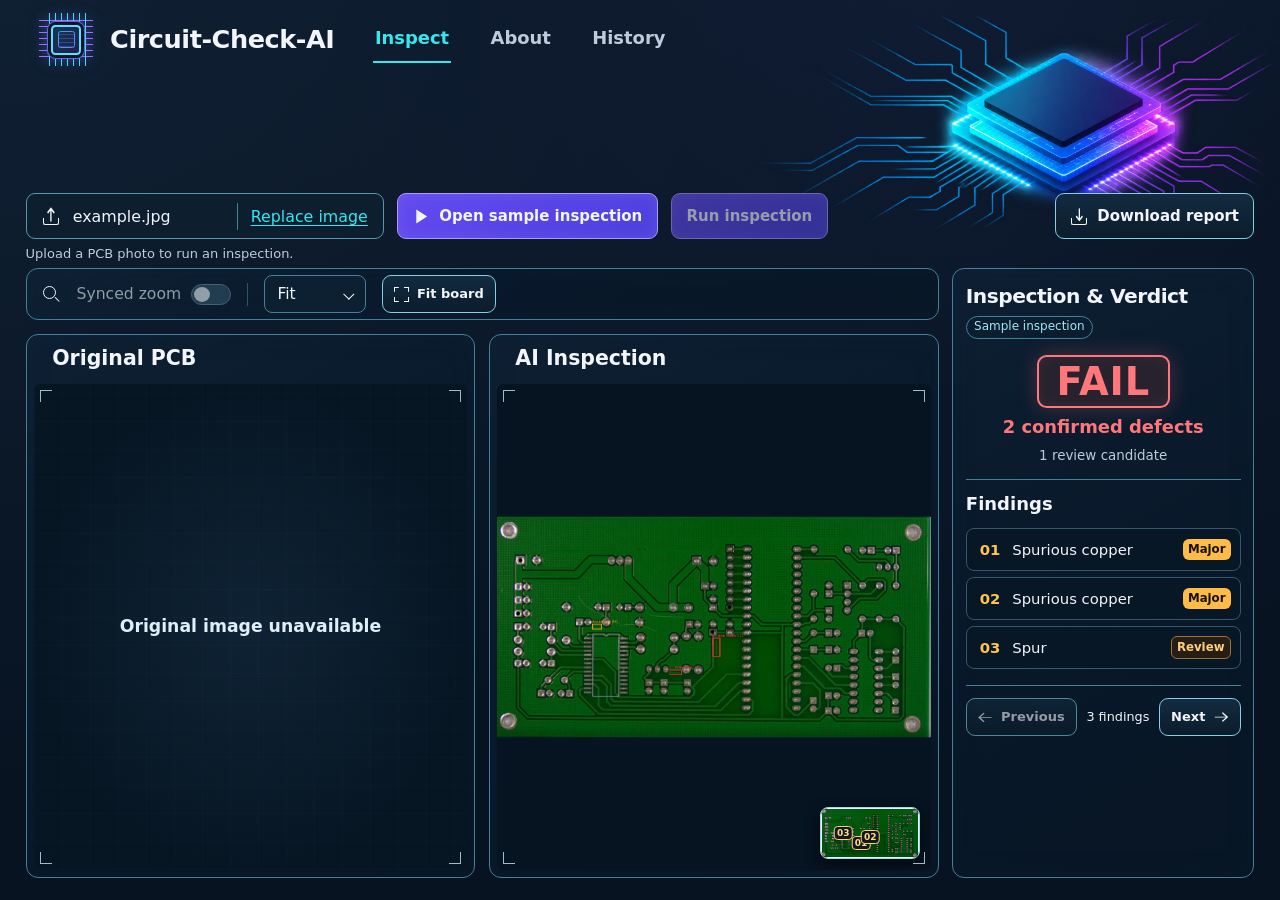
==== frontend/index.html @ 36305d1b "Add Circuit-Check-AI frontend and inspection API" ====
<!doctype html>
<html lang="en">
<head>
  <meta charset="utf-8">
  <meta name="viewport" content="width=device-width, initial-scale=1">
  <meta name="theme-color" content="#081525">
  <title>Inspect | Circuit-Check-AI</title>
  <link rel="icon" href="data:,">
  <link rel="stylesheet" href="./styles.css">
  <script type="module" src="./inspect.js"></script>
</head>
<body class="page-inspect">
  <a class="skip-link" href="#main">Skip to content</a>
  <header class="site-header">
    <div class="site-bar shell">
      <a class="brand" href="./index.html"><span class="brand-mark" aria-hidden="true"></span>Circuit-Check-AI</a>
      <nav class="site-nav" aria-label="Main navigation">
        <a href="./index.html" aria-current="page">Inspect</a>
        <a href="./about.html">About</a>
        <a href="./history.html">History</a>
      </nav>
    </div>
  </header>

  <main id="main" tabindex="-1" class="shell inspect-main">
    <h1 class="visually-hidden">Inspect a PCB</h1>
    <section class="inspection-actions" aria-label="Inspection controls">
      <div class="file-control" id="file-control">
        <span class="icon icon-upload" aria-hidden="true"></span>
        <span class="file-name" id="file-name">No image selected</span>
        <button class="text-button file-picker" id="choose-image" type="button">Choose image</button>
        <input id="pcb-file" type="file" accept=".jpg,.jpeg,.png,image/jpeg,image/png" hidden>
      </div>
      <button class="button button-primary" id="open-sample" type="button"><span class="icon icon-play" aria-hidden="true"></span>Open sample inspection</button>
      <button class="button button-primary" id="run-inspection" type="button" disabled aria-describedby="live-explanation">Run inspection</button>
      <a class="button download-action" id="download-report" hidden download><span class="icon icon-download" aria-hidden="true"></span>Download report</a>
    </section>
    <div class="inspection-notice">
      <p id="live-explanation" role="status">Upload a PCB photo to run an inspection.</p>
      <p class="notice-error" id="inspection-error" role="alert" hidden></p>
    </div>

    <div class="inspect-workspace">
      <div class="boards">
        <div class="zoom-controls panel" role="group" aria-label="Image zoom controls">
          <span class="icon icon-search" aria-hidden="true"></span>
          <label class="sync-control" for="sync-zoom">Synced zoom <input id="sync-zoom" type="checkbox" role="switch" disabled><span class="switch-ui" aria-hidden="true"></span></label>
          <div class="select-wrap">
            <label class="visually-hidden" for="zoom-level">Zoom level</label>
            <select id="zoom-level" disabled>
              <option value="1">Fit</option>
              <option value="2">2×</option>
              <option value="4">4×</option>
              <option value="8">8×</option>
              <option id="finding-zoom" value="detail" hidden>Finding</option>
            </select>
          </div>
          <button class="button button-small" id="fit-board" type="button" disabled><span class="icon icon-frame" aria-hidden="true"></span>Fit board</button>
        </div>
        <div class="board-grid">
          <section class="panel board-panel" id="original-panel" aria-labelledby="original-heading">
            <h2 id="original-heading">Original PCB</h2>
            <div class="image-stage" id="original-stage">
              <div class="board-layer" id="original-layer" hidden><img id="original-image" alt="Original PCB"></div>
              <div class="board-empty" id="original-empty">
                <div class="empty-symbol" id="original-placeholder-icon"><span class="icon icon-upload" aria-hidden="true"></span></div>
                <strong id="original-message">Drop a PCB image here</strong>
                <span id="original-hint">Choose a JPG or PNG to preview it.</span>
              </div>
            </div>
          </section>

          <section class="panel board-panel" aria-labelledby="analysis-heading">
            <h2 id="analysis-heading">AI Inspection</h2>
            <div class="image-stage" id="analysis-stage">
              <div class="board-layer" id="analysis-layer" hidden><img id="annotated-image" alt="Annotated PCB from the saved inspection"></div>
              <div class="detection-box" id="active-box" aria-hidden="true" hidden><span id="active-box-label"></span></div>
              <div class="board-map" id="board-map" aria-hidden="true" hidden>
                <img id="map-image" alt="">
                <div id="map-markers"></div>
                <div class="map-view" id="map-view"></div>
              </div>
              <div class="board-empty" id="analysis-empty">
                <div class="empty-symbol"><span class="icon icon-frame" aria-hidden="true"></span></div>
                <strong>No inspection open</strong>
                <span>Open a sample to review marked defects.</span>
              </div>
            </div>
          </section>
        </div>
      </div>

      <aside class="panel verdict-panel" aria-labelledby="verdict-heading">
        <header class="verdict-heading">
          <h2 id="verdict-heading">Inspection &amp; Verdict</h2>
          <span class="sample-tag" id="sample-tag" hidden>Sample inspection</span>
        </header>
        <div class="verdict-empty" id="verdict-empty">No verdict yet.</div>
        <div id="verdict-results" hidden>
          <div class="verdict-summary">
            <strong class="verdict verdict-large" id="verdict"></strong>
            <p class="confirmed-total" id="confirmed-total"></p>
            <p class="review-total" id="review-total"></p>
          </div>
          <section class="findings-section" aria-labelledby="findings-heading">
            <h3 id="findings-heading">Findings</h3>
            <ol class="findings-list" id="findings"></ol>
            <p class="no-findings" id="no-findings" hidden>No findings in this inspection.</p>
          </section>
          <div class="finding-nav" id="finding-nav">
            <button class="button button-small" id="previous-finding" type="button"><span class="icon icon-left" aria-hidden="true"></span>Previous</button>
            <span id="finding-position" aria-live="polite"></span>
            <button class="button button-small" id="next-finding" type="button">Next<span class="icon icon-right" aria-hidden="true"></span></button>
          </div>
        </div>
      </aside>
    </div>
  </main>
</body>
</html>
---- frontend/styles.css ----
:root {
  color-scheme: dark;
  font-family: Inter, "Segoe UI", system-ui, sans-serif;
  color: #f2f5fc;
  background: #071321;
  --bg: #071321;
  --panel: #0b1c2d;
  --stroke: #467f99;
  --stroke-soft: #345769;
  --light-stroke: #85cee3;
  --text: #f2f5fc;
  --muted: #becbdd;
  --cyan: #35e7ee;
  --purple: #5845e7;
  --red: #ff777b;
  --amber: #ffba48;
  --green: #50ed9c;
  --radius: 12px;
  --gap: clamp(12px, 1.05vw, 19px);
}

*, *::before, *::after { box-sizing: border-box; }
[hidden] { display: none !important; }
body {
  margin: 0;
  min-width: 0;
  min-height: 100vh;
  background: radial-gradient(ellipse at 73% -12%, #101c33 0%, transparent 58%),
    radial-gradient(ellipse at 0% 0%, #102033 0%, transparent 62%), var(--bg);
  line-height: 1.45;
}
main { position: relative; }
h1, h2, h3, p, figure { margin: 0; }
a { color: var(--cyan); }
button, input, select { font: inherit; }
button, select { color: inherit; }
button:not(:disabled), select:not(:disabled), a[href] { cursor: pointer; }
button:disabled, select:disabled { cursor: not-allowed; }
img { display: block; max-width: 100%; }
:focus-visible { outline: 3px solid var(--cyan); outline-offset: 4px; }
::selection { background: #3bdbed; color: var(--bg); }
.visually-hidden {
  position: absolute;
  width: 1px;
  height: 1px;
  overflow: hidden;
  clip-path: inset(50%);
  white-space: nowrap;
}
.skip-link { position: absolute; z-index: 5; padding: .7rem 1rem; background: var(--bg); transform: translateY(-120%); }
.skip-link:focus { transform: translateY(0); }
.shell { width: min(100% - clamp(28px, 4vw, 64px), 1920px); margin-inline: auto; }

.site-header { position: relative; isolation: isolate; }
.site-bar { display: flex; align-items: center; gap: clamp(26px, 3vw, 54px); min-height: clamp(74px, 8.8svh, 86px); padding-inline: clamp(0px, 1vw, 16px); }
.brand {
  display: inline-flex;
  align-items: center;
  gap: clamp(10px, 1.25vw, 21px);
  color: var(--text);
  font-size: clamp(22px, 2vw, 34px);
  font-weight: 760;
  letter-spacing: -.018em;
  white-space: nowrap;
  text-decoration: none;
}
.brand-mark {
  --pin-color: #41d9f5;
  position: relative;
  flex: none;
  width: clamp(36px, 4.35vw, 67px);
  aspect-ratio: 1;
  background:
    radial-gradient(circle at 50% 50%, #0d263c 0 36%, transparent 37%),
    repeating-linear-gradient(90deg, transparent 0 7%, var(--pin-color) 7% 10%, transparent 10% 15%) center / 72% 97%,
    repeating-linear-gradient(0deg, transparent 0 7%, #a66aff 7% 10%, transparent 10% 15%) center / 97% 72%;
  background-repeat: no-repeat;
  filter: drop-shadow(0 0 6px #4169d980);
}
.brand-mark::before, .brand-mark::after { content: ""; position: absolute; border-radius: 15%; }
.brand-mark::before { inset: 23%; border: 2px solid #68dbfc; background: linear-gradient(140deg, #103957, #1e204c); box-shadow: 0 0 0 3px #091827, 0 0 0 4px #6566e7; }
.brand-mark::after { inset: 35%; border: 1px solid #5a8cf8; background: repeating-linear-gradient(0deg, #6b82df55 0 1px, transparent 1px 4px); }
.site-nav { display: flex; align-items: center; gap: clamp(14px, 2.9vw, 49px); }
.site-nav a { text-decoration: none; border-bottom: 2px solid transparent; padding: .52em .12em .58em; color: var(--muted); font-size: clamp(16px, 1.4vw, 23px); font-weight: 550; }
.site-nav a:hover { color: var(--text); }
.site-nav a[aria-current="page"] { color: var(--cyan); border-color: var(--cyan); }
.site-header::before {
  content: "";
  position: absolute;
  z-index: -1;
  inset: 0 0 auto auto;
  width: min(52vw, 64svh, 740px);
  aspect-ratio: 1920 / 819;
  background: url("./assets/header-chip.png") right top / contain no-repeat;
  pointer-events: none;
}

.panel {
  border: 1px solid var(--stroke);
  border-radius: var(--radius);
  background: linear-gradient(150deg, #10253a8a, #09192bdf 53%, #081624ce);
  box-shadow: inset 0 0 24px #0f23422b;
}
.button {
  display: inline-flex;
  align-items: center;
  justify-content: center;
  gap: .62em;
  min-height: 45px;
  padding: .45rem .9rem;
  color: var(--text);
  text-decoration: none;
  border: 1px solid var(--light-stroke);
  border-radius: 9px;
  background: linear-gradient(180deg, #132b40, #0b1c2c);
  white-space: nowrap;
  font-size: clamp(14px, 1.17vw, 19px);
  font-weight: 550;
  transition: background-color .15s, border-color .15s, filter .15s;
}
.button:not(:disabled):hover { border-color: #b4f3ff; filter: brightness(1.15); }
.button-primary { background: linear-gradient(145deg, #634af0, #4c40dd); border-color: #a89aff; box-shadow: inset 0 0 14px #b5a2ff25; font-weight: 680; }
.button:disabled { opacity: .6; }
.button-small { min-height: 38px; padding-inline: .7rem; font-size: clamp(13px, 1vw, 16px); }
.text-button { background: none; border: 0; color: var(--cyan); text-decoration: underline; text-underline-offset: 3px; padding: .15rem 0; }
.text-button:hover { color: #a1f8ff; }

.icon { display: inline-block; position: relative; flex: none; width: 1.15em; height: 1.15em; vertical-align: middle; }
.icon::before, .icon::after { position: absolute; content: ""; }
.icon-play::before { inset: 9% 13%; background: currentColor; clip-path: polygon(10% 0, 95% 50%, 10% 100%); }
.icon-upload::before, .icon-download::before {
  inset: 57% 4% 1%;
  border: .09em solid currentColor;
  border-top: 0;
  border-radius: 0 0 .14em .14em;
}
.icon-upload::after, .icon-download::after { inset: 0 19% 22%; background: currentColor; clip-path: polygon(50% 0, 84% 35%, 75% 44%, 56% 24%, 56% 100%, 44% 100%, 44% 24%, 25% 44%, 16% 35%); }
.icon-download::after { transform: rotate(180deg); }
.icon-search::before { inset: 2% 25% 25% 2%; border: .09em solid currentColor; border-radius: 50%; }
.icon-search::after { width: 36%; height: .09em; inset: 77% auto auto 64%; transform: rotate(45deg); background: currentColor; }
.icon-frame {
  background: linear-gradient(currentColor, currentColor) 0 0 / 32% .09em,
    linear-gradient(currentColor, currentColor) 0 0 / .09em 32%,
    linear-gradient(currentColor, currentColor) 100% 0 / 32% .09em,
    linear-gradient(currentColor, currentColor) 100% 0 / .09em 32%,
    linear-gradient(currentColor, currentColor) 0 100% / 32% .09em,
    linear-gradient(currentColor, currentColor) 0 100% / .09em 32%,
    linear-gradient(currentColor, currentColor) 100% 100% / 32% .09em,
    linear-gradient(currentColor, currentColor) 100% 100% / .09em 32%;
  background-repeat: no-repeat;
}
.icon-left::before, .icon-right::before { inset: 13% 0; background: currentColor; clip-path: polygon(9% 47%, 83% 47%, 56% 14%, 63% 7%, 99% 50%, 63% 93%, 56% 86%, 83% 55%, 9% 55%); }
.icon-left { transform: rotate(180deg); }
.icon-plus::before { inset: 46% 9%; background: currentColor; }
.icon-plus::after { inset: 9% 46%; background: currentColor; }
.icon-chip::before { inset: 21%; border: .09em solid currentColor; border-radius: .14em; }
.icon-chip::after {
  inset: 0;
  background: repeating-linear-gradient(90deg, transparent 0 15%, currentColor 15% 24%, transparent 24% 31%) 50% 3% / 65% 13%,
    repeating-linear-gradient(90deg, transparent 0 15%, currentColor 15% 24%, transparent 24% 31%) 50% 97% / 65% 13%,
    repeating-linear-gradient(0deg, transparent 0 15%, currentColor 15% 24%, transparent 24% 31%) 3% 50% / 13% 65%,
    repeating-linear-gradient(0deg, transparent 0 15%, currentColor 15% 24%, transparent 24% 31%) 97% 50% / 13% 65%;
  background-repeat: no-repeat;
}
.icon-image { border: .09em solid currentColor; border-radius: .15em; }
.icon-image::before { inset: 29% 8% 10%; background: currentColor; clip-path: polygon(0 80%, 30% 38%, 52% 59%, 72% 21%, 100% 64%, 100% 78%, 72% 39%, 53% 75%, 30% 55%, 0 100%); }
.icon-image::after { inset: 16% auto auto 18%; width: 16%; aspect-ratio: 1; background: currentColor; border-radius: 50%; }
.icon-filter::before { inset: 8% 4%; background: currentColor; clip-path: polygon(0 0,100% 0,61% 51%,61% 85%,39% 100%,39% 51%,0 0,13% 9%,46% 48%,46% 87%,54% 81%,54% 48%,87% 9%,13% 9%); }

.verdict {
  --verdict-color: var(--muted);
  display: inline-flex;
  align-items: center;
  justify-content: center;
  min-width: 5.4em;
  padding: .14em .46em;
  border: 1px solid var(--verdict-color);
  border-radius: .48em;
  color: var(--verdict-color);
  background: color-mix(in srgb, var(--verdict-color) 13%, #081524);
  font-weight: 780;
  letter-spacing: .02em;
}
.verdict[data-status="FAIL"] { --verdict-color: var(--red); }
.verdict[data-status="PASS"] { --verdict-color: var(--green); }
.verdict[data-status="REVIEW"] { --verdict-color: var(--amber); }
.verdict-large { min-width: 3.3em; font-size: clamp(30px, 3vw, 48px); line-height: 1.02; border-width: 2px; border-radius: .25em; box-shadow: 0 0 21px color-mix(in srgb, var(--verdict-color) 24%, transparent), inset 0 0 16px #ffffff0b; }

.inspect-main { padding: clamp(24px, 6svh, 72px) 0 clamp(18px, 2.5svh, 26px); }
.inspection-actions { display: flex; align-items: stretch; flex-wrap: wrap; gap: 10px var(--gap); }
.file-control { display: flex; align-items: center; gap: .8em; width: clamp(240px, 28vw, 440px); min-height: 46px; padding: .35rem .95rem; border-radius: 9px; border: 1px solid #5995ac; background: #0d1f30d9; font-size: clamp(14px, 1.24vw, 20px); }
.file-name { min-width: 0; flex: 1; overflow: hidden; white-space: nowrap; text-overflow: ellipsis; }
.file-picker { flex: none; border-inline-start: 1px solid var(--stroke); padding-inline-start: .8em; }
.download-action { margin-inline-start: auto; }
.inspection-notice { min-height: 29px; display: flex; gap: .25rem 1rem; flex-wrap: wrap; align-items: center; padding-block: 4px; color: var(--muted); font-size: 13px; }
.notice-error { color: #ff9a9d; }
.inspect-workspace { display: grid; grid-template-columns: minmax(0, 3.02fr) minmax(285px, 1fr); align-items: stretch; gap: var(--gap); }
.boards { display: grid; gap: var(--gap); grid-template-rows: auto 1fr; min-width: 0; }
.zoom-controls { display: flex; flex-wrap: wrap; align-items: center; gap: 10px clamp(10px, 1.25vw, 20px); min-height: 51px; padding: 6px clamp(10px, 1.25vw, 20px); font-size: clamp(14px, 1.22vw, 20px); }
.sync-control { display: inline-flex; align-items: center; position: relative; gap: .62em; padding-inline-end: clamp(10px, 1.25vw, 20px); border-inline-end: 1px solid var(--stroke); white-space: nowrap; }
.sync-control input { position: absolute; width: 1px; height: 1px; opacity: 0; }
.switch-ui { display: inline-block; width: 2.55em; height: 1.30em; position: relative; border-radius: 2em; background: #345467; border: 1px solid #7095a7; transition: background-color .15s; }
.switch-ui::after { content: ""; position: absolute; top: 9%; left: 5%; width: 43%; height: 82%; border-radius: 50%; background: #f2fcff; transition: transform .15s; }
.sync-control input:checked + .switch-ui { background: #08adbd; }
.sync-control input:checked + .switch-ui::after { transform: translateX(112%); }
.sync-control input:focus-visible + .switch-ui { outline: 3px solid var(--cyan); outline-offset: 3px; }
.sync-control:has(input:disabled) { opacity: .58; }
.sync-control:has(input:enabled) { cursor: pointer; }
.select-wrap { position: relative; color: var(--text); }
.select-wrap::after { content: ""; position: absolute; right: .85rem; top: 44%; width: .48rem; height: .48rem; border: solid currentColor; border-width: 0 1.5px 1.5px 0; transform: translateY(-25%) rotate(45deg); pointer-events: none; }
.select-wrap select { appearance: none; width: 100%; min-height: 38px; padding: .2rem 1.9rem .2rem .8rem; border: 1px solid var(--stroke); border-radius: 8px; background: #0c2032; color: var(--text); }
.select-wrap select:disabled { opacity: .58; }
.board-grid { display: grid; grid-template-columns: repeat(2, minmax(0, 1fr)); gap: var(--gap); }
.board-panel { min-width: 0; padding: 7px; position: relative; display: flex; flex-direction: column; }
.board-panel h2 { margin: 2px 0 10px; padding-inline: clamp(11px, 1.45vw, 24px); font-size: clamp(18px, 1.6vw, 26px); }
.image-stage { flex: 1; overflow: hidden; position: relative; border-radius: 7px; aspect-ratio: 1.07; min-height: 240px; background: #061320; isolation: isolate; }
.image-stage::after { content: ""; position: absolute; z-index: 4; inset: 6px; pointer-events: none; background:
    linear-gradient(#c8e7f1, #c8e7f1) 0 0 / 12px 1px,
    linear-gradient(#c8e7f1, #c8e7f1) 0 0 / 1px 12px,
    linear-gradient(#c8e7f1, #c8e7f1) 100% 0 / 12px 1px,
    linear-gradient(#c8e7f1, #c8e7f1) 100% 0 / 1px 12px,
    linear-gradient(#c8e7f1, #c8e7f1) 0 100% / 12px 1px,
    linear-gradient(#c8e7f1, #c8e7f1) 0 100% / 1px 12px,
    linear-gradient(#c8e7f1, #c8e7f1) 100% 100% / 12px 1px,
    linear-gradient(#c8e7f1, #c8e7f1) 100% 100% / 1px 12px;
  background-repeat: no-repeat; opacity: .8;
}
.board-layer { position: absolute; top: 0; left: 0; transform-origin: top left; }
.board-layer img { width: 100%; height: 100%; max-width: none; }
.board-empty { display: grid; position: absolute; inset: 0; place-content: center; justify-items: center; gap: 8px; padding: 18px; text-align: center; color: var(--muted); background: radial-gradient(ellipse at center, #132b40aa 0%, #081724a0 71%), repeating-linear-gradient(0deg, #48708818 0 1px, transparent 1px 28px), repeating-linear-gradient(90deg,#48708818 0 1px, transparent 1px 28px); }
.board-empty strong { color: #e0eef9; font-size: clamp(16px, 1.35vw, 21px); }
.board-empty > span { max-width: 26ch; font-size: clamp(13px, 1vw, 16px); }
.empty-symbol { display: grid; place-items: center; width: 3.4rem; aspect-ratio: 1; border: 1px solid #368195; border-radius: 11px; background: #102c3d; color: #8ee3ed; font-size: 1.55rem; margin-bottom: .35rem; }
.is-dragging { outline: 2px solid var(--cyan); outline-offset: 2px; box-shadow: inset 0 0 0 4px #35e7ee3b; }
.detection-box { position: absolute; z-index: 2; pointer-events: none; border: 3px solid #ffc64c; border-radius: 8px; color: #130f04; box-shadow: 0 0 18px #ffac307d, inset 0 0 12px #ffc44b2e; }
.detection-box span { position: absolute; top: -2.15em; left: 50%; transform: translateX(-50%); border-radius: 6px; background: #ffbd42; padding: .12em .43em; font-weight: 800; }
.board-map { position: absolute; z-index: 3; right: 11px; bottom: 11px; width: clamp(82px, 23%, 150px); overflow: hidden; pointer-events: none; border: 1px solid #b1d3e5; border-radius: 8px; box-shadow: 0 5px 13px #0008; background: #081523; }
.board-map img { width: 100%; }
#map-markers { position: absolute; inset: 0; pointer-events: none; }
.map-marker { position: absolute; transform: translate(-50%, -50%); min-width: 14px; height: 14px; padding-inline: 2px; text-align: center; border: 1px solid #ffcf71; border-radius: 4px; background: #101923; color: #ffdb84; font-size: 9px; font-weight: 800; line-height: 12px; }
.map-marker.is-active { background: #ffbd42; color: #1b140a; z-index: 1; }
.map-view { position: absolute; border: 1px solid #d7fbff; box-shadow: 0 0 0 1px #142332; pointer-events: none; }
.verdict-panel { min-width: 0; padding: clamp(12px, 1vw, 17px); }
.verdict-heading { display: flex; flex-wrap: wrap; align-items: flex-start; gap: .3rem .6rem; justify-content: space-between; }
.verdict-heading h2 { font-size: clamp(19px, 1.58vw, 25px); letter-spacing: -.025em; }
.sample-tag { display: inline-flex; align-items: center; border: 1px solid #398699; border-radius: 20px; padding: .16em .6em .22em; color: #9ee8f3; font-size: 12px; line-height: 1.3; white-space: nowrap; }
.verdict-summary { text-align: center; padding: clamp(13px, 1.25vw, 22px) 0 13px; display: grid; justify-items: center; gap: 6px; }
.confirmed-total { font-size: clamp(16px, 1.4vw, 23px); font-weight: 720; }
.confirmed-total[data-status="FAIL"] { color: var(--red); }
.confirmed-total[data-status="PASS"] { color: var(--green); }
.confirmed-total[data-status="REVIEW"] { color: var(--amber); }
.review-total { color: var(--muted); font-size: clamp(13px, 1.05vw, 17px); }
.findings-section { padding-top: 11px; border-top: 1px solid var(--stroke); }
.findings-section h3 { font-size: clamp(18px, 1.4vw, 23px); margin-bottom: 7px; }
.findings-list { margin: 0; padding: 0; list-style: none; display: grid; gap: 6px; }
.finding-row { width: 100%; min-height: 43px; display: grid; grid-template-columns: 2.1ch minmax(0, 1fr) auto; align-items: center; text-align: left; gap: clamp(5px, 1vw, 15px); padding: .38rem .55rem .38rem .8rem; border: 1px solid var(--stroke-soft); border-radius: 8px; background: #081725; font-size: clamp(14px, 1.16vw, 19px); }
.finding-row[aria-pressed="true"] { background: linear-gradient(110deg, #244a64, #173449); border-color: #699db7; box-shadow: inset 4px 0 #ffbf40; }
.finding-row:hover { border-color: var(--light-stroke); }
.finding-number { font-weight: 750; color: #ffc353; font-variant-numeric: tabular-nums; }
.finding-row[data-severity="critical"] .finding-number { color: var(--red); }
.finding-name { min-width: 0; overflow-wrap: anywhere; }
.finding-badge { border-radius: 6px; background: #ffbb48; color: #171105; padding: .15em .45em; font-size: clamp(11px, .92vw, 14px); font-weight: 740; white-space: nowrap; }
.finding-row[data-severity="critical"] .finding-badge { background: var(--red); }
.finding-row[data-kind="review"] .finding-badge { background: #261e14; color: #ffce80; border: 1px solid #9d7235; }
.finding-nav { display: flex; justify-content: space-between; align-items: center; gap: 8px; margin-top: clamp(13px, 1.5vw, 24px); padding-top: 15px; border-top: 1px solid var(--stroke); }
.finding-nav > span { white-space: nowrap; font-size: clamp(12px, 1vw, 16px); }
.verdict-empty, .no-findings { color: var(--muted); padding-block: .75rem; }

@media (max-width: 1120px) {
  .download-action { margin-inline-start: 0; }
  .inspect-workspace { grid-template-columns: minmax(0, 2.18fr) minmax(275px, 1fr); }
}
@media (max-width: 880px) {
  .site-bar { min-height: 90px; }
  .site-header::before { width: min(47vw, 470px); opacity: .8; }
  .inspect-workspace { grid-template-columns: minmax(0, 1fr); }
  .verdict-panel { min-height: auto; }
  .verdict-heading { justify-content: flex-start; align-items: center; }
  .finding-nav { justify-content: center; gap: 1rem; }
}
@media (max-width: 610px) {
  .inspect-main { padding-top: 13px; }
  .site-bar { align-items: flex-start; flex-direction: column; gap: 5px; min-height: auto; padding-block: 16px 9px; }
  .site-nav { gap: clamp(19px, 7vw, 37px); }
  .site-header::before { width: min(48vw, 253px); top: 6px; opacity: .76; }
  .file-control { width: 100%; }
  .inspection-actions .button { min-height: 43px; flex: 1 0 auto; }
  .board-grid { grid-template-columns: minmax(0, 1fr); }
  .board-panel h2 { margin-bottom: 6px; }
  .image-stage { min-height: 170px; aspect-ratio: 1.58; }
  .zoom-controls { gap: 8px; }
  .zoom-controls > .icon-search { display: none; }
  #original-stage:has(.board-layer[hidden]) { min-height: 144px; aspect-ratio: auto; }
  #original-stage:has(.board-layer[hidden]) .board-empty { gap: 4px; }
  #original-stage:has(.board-layer[hidden]) .empty-symbol { width: 2.55rem; font-size: 1.1rem; }
  .sync-control { padding-inline-end: 8px; }
  .select-wrap select { min-height: 36px; padding-inline-start: .48rem; }
  .button-small { padding-inline: .5rem; }
  .inspection-notice { min-height: 30px; }
}
@media (prefers-reduced-motion: reduce) {
  *, *::before, *::after { transition-duration: 0s !important; scroll-behavior: auto !important; }
}

.page-intro { margin-bottom: clamp(15px, 2.2svh, 23px); }
.page-intro h1 { font-size: clamp(29px, 3.25vw, 53px); font-weight: 760; line-height: 1.12; letter-spacing: -.032em; }
.page-intro p { color: var(--muted); font-size: clamp(16px, 1.75vw, 27px); margin-top: .2em; }
.about-main { padding: clamp(5px, 1.5svh, 15px) 0 clamp(18px, 2.5svh, 26px); }
.about-intro { padding-inline: clamp(0px, 1.15vw, 18px); }
.about-grid { display: grid; grid-template-columns: minmax(0, 1.33fr) minmax(0, 1fr); gap: var(--gap); align-items: stretch; }
.workflow-panel, .about-sample, .defect-types { border-color: var(--light-stroke); border-radius: 15px; }
.workflow-panel { display: flex; flex-direction: column; min-width: 0; padding: clamp(14px, 1.4vw, 24px); }
.workflow-panel h2, .defect-types h2 { font-size: clamp(23px, 2.35vw, 37px); font-weight: 730; letter-spacing: -.025em; line-height: 1.17; }
.workflow-steps {
  --step-gap: clamp(17px, 3vw, 46px);
  display: grid;
  grid-template-columns: repeat(4, minmax(0, 1fr));
  gap: var(--step-gap);
  margin: auto 0;
  padding: clamp(14px, 2.5svh, 26px) 0;
  list-style: none;
}
.workflow-steps li {
  position: relative;
  min-width: 0;
  min-height: clamp(136px, 21svh, 200px);
  display: flex;
  flex-direction: column;
  align-items: center;
  justify-content: center;
  gap: .7em;
  padding: .55em;
  border: 1px solid #7be8ef;
  border-radius: 16px;
  background: linear-gradient(150deg, #0c2334, #0a1929);
  color: var(--text);
  text-align: center;
  font-size: clamp(15px, 1.44vw, 23px);
  font-weight: 580;
  line-height: 1.23;
  overflow-wrap: anywhere;
}
.workflow-steps li > .icon:first-child { color: #8af5fb; font-size: clamp(32px, 3.35vw, 54px); filter: drop-shadow(0 0 7px #5bf4f237); }
.workflow-steps li > .icon-chip:first-child { color: #36e8ef; }
.step-arrow { position: absolute; top: 50%; left: calc(100% + var(--step-gap) / 2); transform: translate(-50%, -50%); color: #8af5fb; font-size: clamp(13px, 1.9vw, 30px); }
.workflow-steps li > span:nth-child(2) { max-width: 10ch; }
.about-sample { min-width: 0; padding: clamp(10px, 1.05vw, 18px) clamp(10px, 1.7vw, 28px) 10px; text-align: center; display: grid; align-content: center; }
.about-sample-media { display: grid; place-items: center; aspect-ratio: 1.72; overflow: hidden; border: 1px solid var(--stroke-soft); border-radius: 12px; background: #071421; color: var(--muted); }
.about-sample-media img { width: 100%; height: 100%; object-fit: cover; }
.about-sample figcaption { padding-top: 4px; font-size: clamp(15px, 1.34vw, 22px); }
.defect-types { margin-top: var(--gap); padding: clamp(13px, 1.6svh, 17px); }
.defect-types h2 { font-size: clamp(22px, 2.06vw, 33px); }
.defect-type-list { display: grid; grid-template-columns: repeat(6, minmax(0, 1fr)); gap: clamp(9px, 1.2vw, 20px); list-style: none; margin: clamp(10px, 1.4svh, 15px) 0 0; padding: 0; }
.defect-type-list li { min-height: clamp(46px, 6.2svh, 60px); display: grid; place-items: center; text-align: center; padding: .4rem; border: 1px solid #a0e8f0; border-radius: 11px; background: #091d2c; font-size: clamp(15px, 1.5vw, 24px); font-weight: 580; line-height: 1.16; }
.about-footer { display: grid; justify-items: center; text-align: center; gap: clamp(10px, 1.5svh, 16px); padding-top: clamp(13px, 1.65svh, 18px); }
.about-footer > p { color: #dfe8f4; font-size: clamp(14px, 1.33vw, 21px); }
.about-footer .button { min-height: clamp(45px, 5.8svh, 56px); padding-inline: clamp(18px, 3vw, 46px); font-size: clamp(16px, 1.6vw, 25px); }

@media (max-width: 890px) {
  .about-grid { grid-template-columns: minmax(0, 1fr); }
  .about-sample-media { aspect-ratio: 1.9; }
  .defect-type-list { grid-template-columns: repeat(3, minmax(0, 1fr)); }
}
@media (max-width: 510px) {
  .workflow-steps { --step-gap: 18px; grid-template-columns: repeat(2, minmax(0, 1fr)); gap: 10px var(--step-gap); padding-bottom: 0; }
  .workflow-steps li { min-height: 116px; }
  .workflow-steps li:nth-child(2) .step-arrow { display: none; }
  .defect-type-list { grid-template-columns: repeat(2, minmax(0, 1fr)); }
}

.history-main { padding: clamp(7px, 1.6svh, 17px) 0 clamp(19px, 2.5svh, 26px); }
.history-intro { display: flex; flex-wrap: wrap; align-items: center; gap: 12px clamp(19px, 2.5vw, 42px); padding-inline: 6px; }
.history-intro h1 { font-size: clamp(29px, 2.9vw, 48px); }
.history-intro .button { min-height: clamp(43px, 3.2vw, 52px); padding-inline: clamp(12px, 1.6vw, 26px); font-size: clamp(15px, 1.45vw, 23px); }
.history-filters { width: calc((100% - var(--gap)) * .629); display: grid; grid-template-columns: minmax(0, 1.62fr) minmax(0, 1fr); gap: var(--gap); margin-bottom: var(--gap); }
.history-filter { display: flex; min-width: 0; align-items: center; min-height: clamp(43px, 3.12vw, 51px); border: 1px solid var(--light-stroke); border-radius: 9px; background: #0c2032; font-size: clamp(15px, 1.38vw, 22px); }
.history-filter > .icon { position: absolute; left: clamp(11px, 1.4vw, 23px); pointer-events: none; }
.history-filter input, .history-filter select { width: 100%; min-width: 0; min-height: inherit; padding: .25rem 1.8rem .25rem clamp(36px, 4.3vw, 69px); border: 0; border-radius: inherit; background: transparent; color: var(--text); }
.history-filter input::placeholder { color: var(--text); opacity: .91; }
.history-filter select option { background: #102335; color: var(--text); }
.history-filter select { padding-inline-start: clamp(36px, 4vw, 63px); }
.search-field { position: relative; }
.history-grid { display: grid; grid-template-columns: minmax(0, 1.7fr) minmax(0, 1fr); gap: var(--gap); align-items: stretch; }
.history-list, .history-preview { min-width: 0; border-color: var(--light-stroke); border-radius: 11px; padding: clamp(11px, 1.15vw, 19px); }
.history-list h2, .preview-heading h2 { font-size: clamp(22px, 2vw, 32px); letter-spacing: -.02em; line-height: 1.25; }
.history-list h2 { margin: 0 0 clamp(13px, 1.3vw, 21px) .25em; }
.history-table { width: 100%; border-collapse: separate; border-spacing: 0; text-align: left; }
.history-table th { padding: .55em .5em .68em; border-top: 1px solid var(--stroke); font-size: clamp(13px, 1.35vw, 22px); line-height: 1.2; }
.history-table th:first-child { width: 40%; padding-left: clamp(8px, 1.4vw, 22px); }
.history-table th:nth-child(2) { width: 27%; }
.history-table th:nth-child(3) { width: 20%; }
.history-table th:last-child, .history-table td:last-child { text-align: center; }
.history-table td { height: clamp(55px, 6.7svh, 64px); padding: .3em .5em; border: 1px solid transparent; border-right: 0; border-left: 0; border-bottom-color: var(--stroke); font-size: clamp(13px, 1.37vw, 22px); }
.history-table td:first-child { border-left: 1px solid transparent; padding-inline-start: .3em; }
.history-table td:last-child { border-right: 1px solid transparent; font-weight: 680; }
.history-table tr.is-selected td { background: #143c57; border-color: #6298b3; }
.history-table tr.is-selected td:first-child { border-radius: 10px 0 0 10px; }
.history-table tr.is-selected td:last-child { border-radius: 0 10px 10px 0; }
.history-table tbody tr { cursor: pointer; }
.history-table tbody tr:hover:not(.is-selected) td { background: #102b41; }
.history-file { display: flex; align-items: center; gap: clamp(6px, 1.25vw, 20px); width: 100%; min-width: 0; border: 0; padding: .25em clamp(2px, .8vw, 13px); text-align: left; background: transparent; }
.history-file > .icon { font-size: 1.15em; }
.history-file-label { min-width: 0; display: grid; gap: 2px; }
.history-file-label > span, .history-file-label > small { overflow-wrap: anywhere; }
.history-file-label small { color: var(--muted); font-size: clamp(10px, .78vw, 13px); line-height: 1.17; }
.history-file:focus-visible { border-radius: 5px; outline-offset: 1px; }
.history-table time { font-variant-numeric: tabular-nums; }
.history-table .verdict { min-width: 4.4em; border-width: 2px; border-radius: 10px; font-size: clamp(12px, 1.35vw, 22px); }
.history-empty { display: grid; justify-items: start; gap: 13px; padding: clamp(13px, 2vw, 28px) .5em; color: var(--muted); border-top: 1px solid var(--stroke); }
.history-preview { display: flex; flex-direction: column; gap: clamp(11px, 1.9svh, 19px); }
.preview-heading { display: flex; align-items: center; gap: .9rem; padding-inline: .25rem; }
.preview-heading > .icon { font-size: clamp(21px, 1.8vw, 29px); }
.preview-heading h2 { overflow-wrap: anywhere; }
.history-image-frame { display: grid; place-items: center; aspect-ratio: 1.17; overflow: hidden; border: 1px solid var(--stroke-soft); border-radius: 9px; background: #071421; color: var(--muted); text-align: center; }
.history-image-frame img { width: 100%; height: 100%; object-fit: cover; }
.history-image-frame p { max-width: 29ch; padding: 1rem; }
.preview-actions { display: flex; flex-wrap: wrap; gap: clamp(8px, 1.2vw, 19px); }
.preview-actions .button { min-height: clamp(42px, 3.46vw, 55px); flex: 1 1 auto; }

@media (max-width: 990px) {
  .history-filters { width: 100%; }
  .history-table th:first-child { width: 38%; }
  .history-table th:nth-child(2) { width: 25%; }
}
@media (max-width: 780px) {
  .history-grid { grid-template-columns: minmax(0, 1fr); }
  .history-image-frame { aspect-ratio: 1.65; }
}
@media (max-width: 510px) {
  .history-intro { padding-inline: 0; }
  .history-filters { grid-template-columns: minmax(0, 1fr); gap: 8px; }
  .history-table { table-layout: fixed; }
  .history-table th { padding-inline: .15rem; font-size: clamp(10px, 3.05vw, 14px); }
  .history-table th:first-child { width: 40%; padding-left: .35rem; }
  .history-table th:nth-child(2) { width: 25%; }
  .history-table th:nth-child(3) { width: 21%; }
  .history-table td { padding-inline: .15rem; }
  .history-table .verdict { min-width: 0; padding-inline: .25rem; border-width: 1px; border-radius: 6px; font-size: clamp(10px, 3vw, 14px); }
  .history-file { padding-inline: 0 .15rem; }
  .history-file > .icon { display: none; }
  .history-table time { font-size: clamp(11px, 3vw, 14px); }
  .preview-heading { gap: .65rem; }
}

@media (min-width: 1121px) and (min-height: 760px) {
  .page-inspect { display: flex; flex-direction: column; height: 100svh; }
  .inspect-main {
    flex: 1;
    min-height: 0;
    display: grid;
    grid-template-rows: auto auto minmax(0, 1fr);
    padding-top: clamp(58px, 12.7svh, 120px);
  }
  .inspect-workspace, .boards, .board-grid, .board-panel, .verdict-panel { min-height: 0; }
  .boards { grid-template-rows: auto minmax(0, 1fr); }
  .image-stage { min-height: 0; aspect-ratio: auto; }
  .verdict-panel, #verdict-results, .findings-section { display: flex; flex-direction: column; }
  #verdict-results, .findings-section, .findings-list { min-height: 0; }
  .verdict-heading, .verdict-summary, .findings-section h3, .finding-nav { flex: none; }
  .findings-list {
    margin-inline: -4px;
    padding: 4px;
    overflow-y: auto;
    overscroll-behavior-y: contain;
    align-content: start;
  }
  .finding-row:focus-visible { outline-offset: 1px; }
  .finding-nav { margin-top: 12px; padding-top: 12px; }

  .about-sample-media { height: clamp(224px, 36svh, 350px); aspect-ratio: auto; }
  .history-image-frame { height: clamp(270px, 49svh, 460px); aspect-ratio: auto; }
}

@media (prefers-reduced-motion: no-preference) {
  .verdict.is-feedback[data-status="PASS"] { animation: verdict-pass 350ms ease-out; }
  .verdict.is-feedback[data-status="FAIL"] { animation: verdict-fail 330ms ease-in-out; }
  .verdict.is-feedback[data-status="REVIEW"] { animation: verdict-review 450ms ease-out; }
}
@keyframes verdict-pass {
  0%, 100% { transform: scale(1); }
  45% { transform: scale(1.075); }
}
@keyframes verdict-fail {
  0%, 100% { transform: translateY(0); }
  45% { transform: translateY(-5px); }
}
@keyframes verdict-review {
  from { opacity: .65; }
  to { opacity: 1; }
}
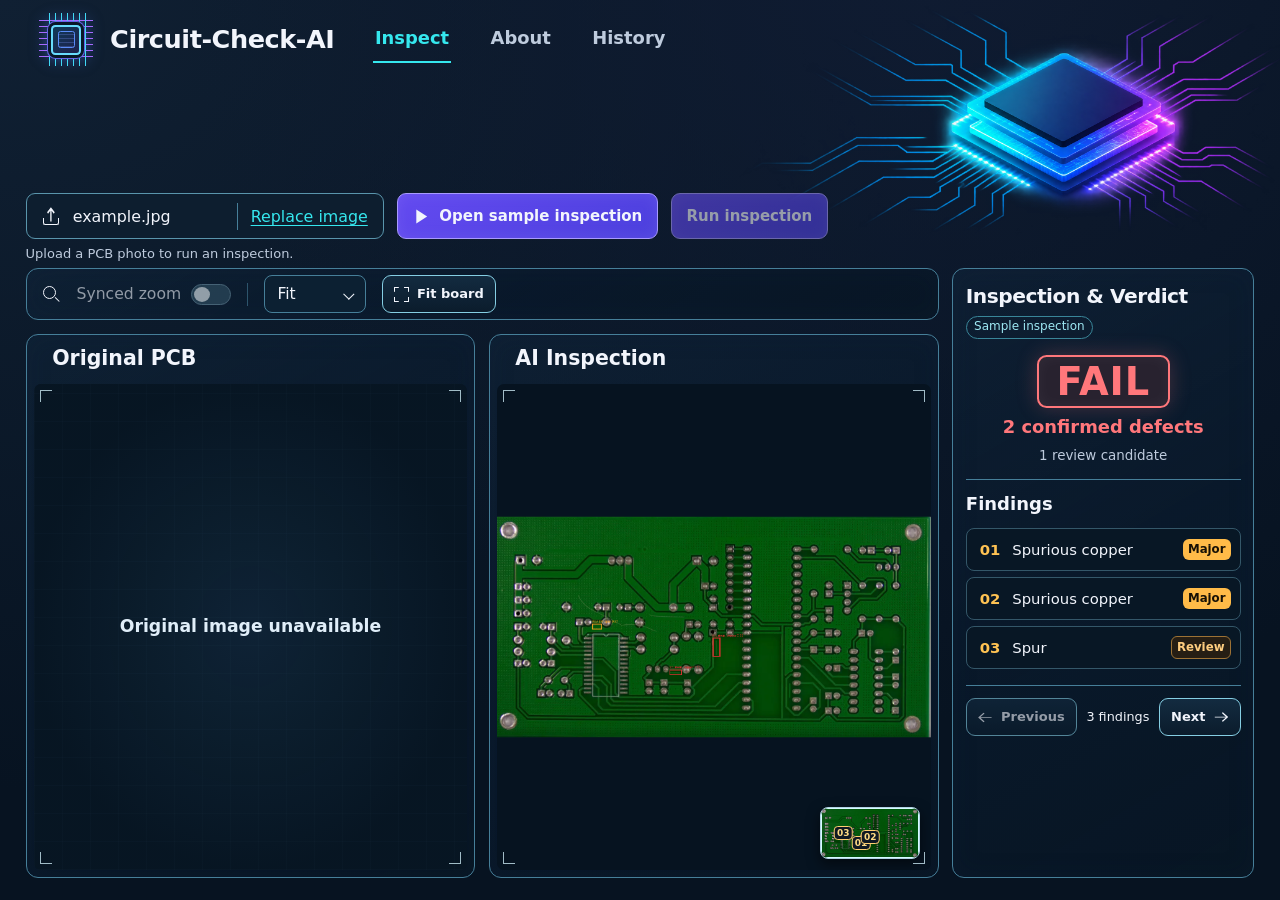
==== commit 923f28ce: "Save live PCB inspections and export PDF reports" ====
--- a/frontend/index.html
+++ b/frontend/index.html
@@ -17,7 +17,7 @@
       <nav class="site-nav" aria-label="Main navigation">
         <a href="./index.html" aria-current="page">Inspect</a>
         <a href="./about.html">About</a>
-        <a href="./history.html">History</a>
+        <a id="history-link" href="./history.html">History</a>
       </nav>
     </div>
   </header>
--- a/frontend/styles.css
+++ b/frontend/styles.css
@@ -414,8 +414,16 @@
 .history-image-frame { display: grid; place-items: center; aspect-ratio: 1.17; overflow: hidden; border: 1px solid var(--stroke-soft); border-radius: 9px; background: #071421; color: var(--muted); text-align: center; }
 .history-image-frame img { width: 100%; height: 100%; object-fit: cover; }
 .history-image-frame p { max-width: 29ch; padding: 1rem; }
-.preview-actions { display: flex; flex-wrap: wrap; gap: clamp(8px, 1.2vw, 19px); }
-.preview-actions .button { min-height: clamp(42px, 3.46vw, 55px); flex: 1 1 auto; }
+.preview-actions {
+  display: grid;
+  grid-template-columns: repeat(2, minmax(0, 1fr));
+  gap: clamp(8px, 1.2vw, 19px);
+}
+.preview-actions .button {
+  min-height: clamp(42px, 3.46vw, 55px);
+  text-align: center;
+  white-space: normal;
+}
 
 @media (max-width: 990px) {
   .history-filters { width: 100%; }
@@ -440,6 +448,7 @@
   .history-file > .icon { display: none; }
   .history-table time { font-size: clamp(11px, 3vw, 14px); }
   .preview-heading { gap: .65rem; }
+  .preview-actions { grid-template-columns: 1fr; }
 }
 
 @media (min-width: 1121px) and (min-height: 760px) {
